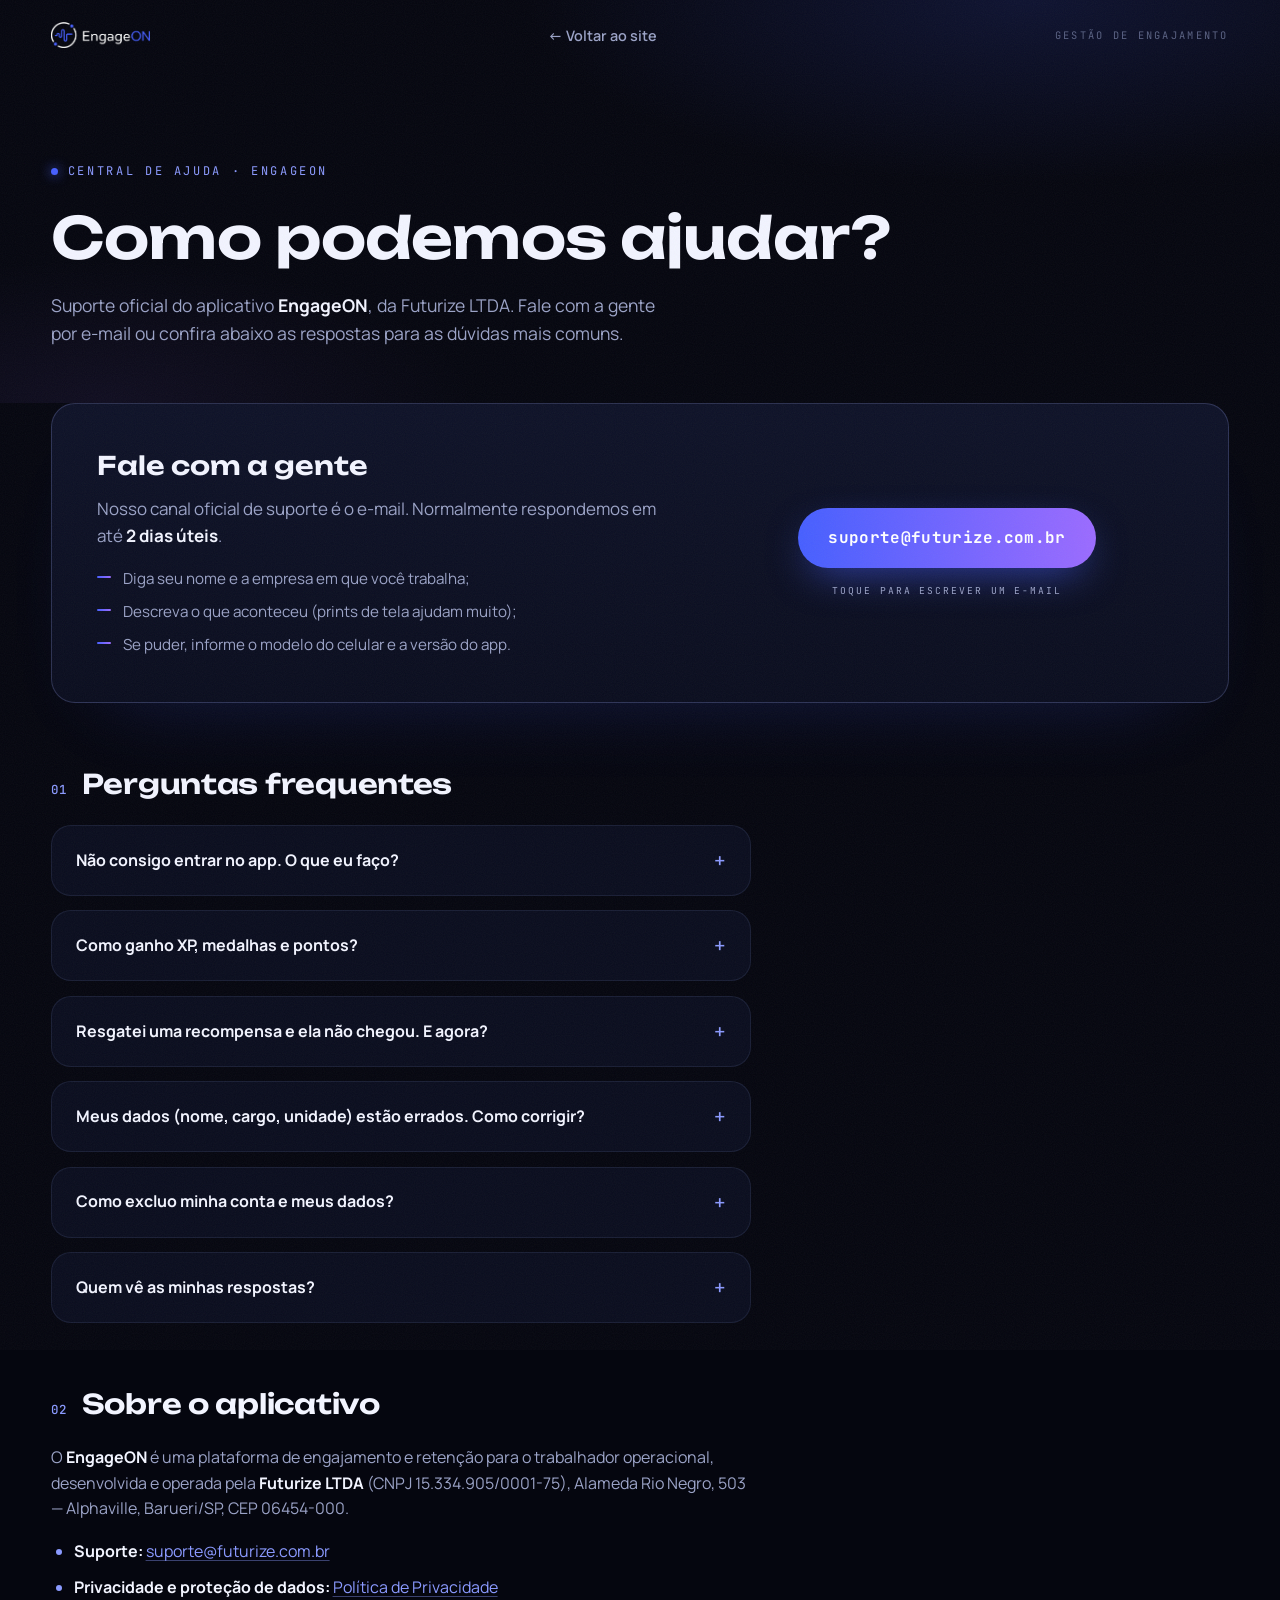
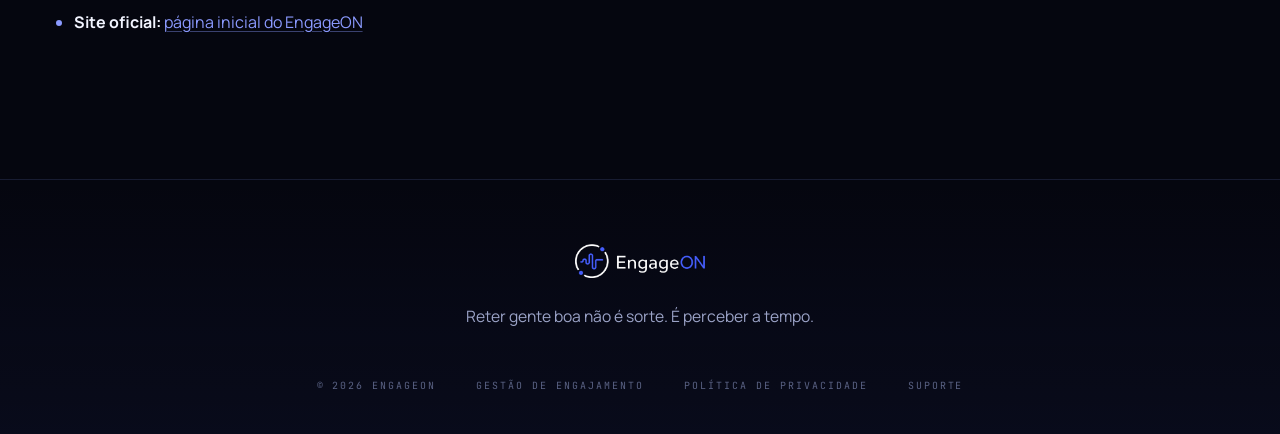
==== suporte/index.html @ f239e382 "Adiciona página de Suporte em /suporte (Support URL exigida pela Apple) - suporte/index.html: card d" ====
<!DOCTYPE html>
<html lang="pt-BR">
<head>
  <meta charset="UTF-8" />
  <meta name="viewport" content="width=device-width, initial-scale=1.0" />
  <title>Suporte — EngageON</title>
  <meta name="description" content="Central de suporte do app EngageON (Futurize LTDA): fale com a gente por e-mail, veja respostas para as dúvidas mais comuns e saiba como excluir sua conta." />
  <link rel="icon" type="image/png" href="../assets/EngageON-blue-white-logo.png" />

  <link rel="preconnect" href="https://fonts.googleapis.com" />
  <link rel="preconnect" href="https://fonts.gstatic.com" crossorigin />
  <link href="https://fonts.googleapis.com/css2?family=Unbounded:wght@400;500;600;700&family=Manrope:wght@400;500;600;700;800&family=JetBrains+Mono:wght@400;500;700&display=swap" rel="stylesheet" />

  <link rel="stylesheet" href="../css/styles.css" />
  <link rel="stylesheet" href="../css/privacidade.css" />
  <link rel="stylesheet" href="../css/suporte.css" />
</head>
<body class="privacy-page support-page">

  <!-- ========== NAV ========== -->
  <header class="nav">
    <div class="nav__inner">
      <a href="../index.html" class="nav__logo">
        <img src="../assets/EngageON-blue-white-logo.png" alt="EngageON — página inicial" />
      </a>
      <nav class="nav__links" aria-label="Navegação principal">
        <a href="../index.html">← Voltar ao site</a>
      </nav>
      <div class="nav__tag mono">GESTÃO DE ENGAJAMENTO</div>
    </div>
  </header>

  <main class="privacy-main">

    <!-- ========== HERO ========== -->
    <section class="privacy-hero">
      <div class="privacy-hero__bg" aria-hidden="true"></div>
      <div class="container">
        <p class="eyebrow"><span class="eyebrow__dot"></span>CENTRAL DE AJUDA · ENGAGEON</p>
        <h1 class="privacy-hero__title">Como podemos ajudar?</h1>
        <p class="support-hero__sub">Suporte oficial do aplicativo <strong>EngageON</strong>, da Futurize LTDA.
        Fale com a gente por e-mail ou confira abaixo as respostas para as dúvidas mais comuns.</p>
      </div>
    </section>

    <div class="container">

      <!-- ========== CONTATO ========== -->
      <section class="support-card" aria-labelledby="contato-titulo">
        <div class="support-card__info">
          <h2 id="contato-titulo">Fale com a gente</h2>
          <p>Nosso canal oficial de suporte é o e-mail. Normalmente respondemos em até
          <strong>2 dias úteis</strong>.</p>
          <ul class="support-card__tips">
            <li>Diga seu nome e a empresa em que você trabalha;</li>
            <li>Descreva o que aconteceu (prints de tela ajudam muito);</li>
            <li>Se puder, informe o modelo do celular e a versão do app.</li>
          </ul>
        </div>
        <div class="support-card__action">
          <a class="support-card__btn" href="mailto:suporte@futurize.com.br">suporte@futurize.com.br</a>
          <span class="support-card__hint mono">TOQUE PARA ESCREVER UM E-MAIL</span>
        </div>
      </section>

      <!-- ========== FAQ ========== -->
      <section class="privacy-section support-faq" id="faq">
        <h2><span class="privacy-section__num mono" aria-hidden="true">01</span>Perguntas frequentes</h2>
        <div class="privacy-section__body">

          <details>
            <summary>Não consigo entrar no app. O que eu faço?</summary>
            <p>O acesso ao EngageON é criado pela empresa em que você trabalha. Confirme com o RH
            se o seu cadastro já foi feito e se os seus dados (como e-mail e telefone) estão corretos.
            Se o cadastro estiver certo e o erro continuar, escreva para
            <a href="mailto:suporte@futurize.com.br">suporte@futurize.com.br</a> contando o que aparece na tela.</p>
          </details>

          <details>
            <summary>Como ganho XP, medalhas e pontos?</summary>
            <p>Respondendo às micro perguntas no app, recebendo medalhas entregues pelo seu líder
            (como pontualidade, assiduidade e inovação) e participando das atividades da plataforma.
            Os pontos acumulados podem ser trocados por recompensas na loja do app.</p>
          </details>

          <details>
            <summary>Resgatei uma recompensa e ela não chegou. E agora?</summary>
            <p>O prazo de entrega varia conforme a recompensa e é coordenado com a sua empresa.
            Você acompanha o status do resgate na própria loja do app. Se o prazo combinado já passou,
            fale com o RH ou escreva para o nosso suporte com o nome da recompensa e a data do resgate.</p>
          </details>

          <details>
            <summary>Meus dados (nome, cargo, unidade) estão errados. Como corrigir?</summary>
            <p>Esses dados são cadastrados pela sua empresa. Peça a correção ao RH — a atualização
            aparece no app automaticamente. Se precisar de ajuda, nosso suporte orienta o caminho.</p>
          </details>

          <details>
            <summary>Como excluo minha conta e meus dados?</summary>
            <p>Você pode pedir a exclusão pelo próprio app (área da conta/configurações), pelo RH da sua
            empresa ou por e-mail para
            <a href="mailto:privacidade@engageon.com.br">privacidade@engageon.com.br</a>, o nosso canal
            de privacidade. O passo a passo completo está na nossa
            <a href="../privacidade.html#exclusao-de-conta">Política de Privacidade — Exclusão de conta e dados</a>.</p>
          </details>

          <details>
            <summary>Quem vê as minhas respostas?</summary>
            <p>Suas respostas alimentam os indicadores de engajamento exibidos ao RH e aos líderes
            autorizados pela sua empresa. Explicamos isso em detalhes, com total transparência, na
            <a href="../privacidade.html">Política de Privacidade</a>.</p>
          </details>

        </div>
      </section>

      <!-- ========== SOBRE ========== -->
      <section class="privacy-section" id="sobre">
        <h2><span class="privacy-section__num mono" aria-hidden="true">02</span>Sobre o aplicativo</h2>
        <div class="privacy-section__body">
          <p>O <strong>EngageON</strong> é uma plataforma de engajamento e retenção para o trabalhador
          operacional, desenvolvida e operada pela <strong>Futurize LTDA</strong>
          (CNPJ 15.334.905/0001-75), Alameda Rio Negro, 503 — Alphaville, Barueri/SP, CEP 06454-000.</p>
          <ul>
            <li><strong>Suporte:</strong> <a href="mailto:suporte@futurize.com.br">suporte@futurize.com.br</a></li>
            <li><strong>Privacidade e proteção de dados:</strong> <a href="../privacidade.html">Política de Privacidade</a></li>
            <li><strong>Site oficial:</strong> <a href="../index.html">página inicial do EngageON</a></li>
          </ul>
        </div>
      </section>

    </div>

  </main>

  <!-- ========== FOOTER ========== -->
  <footer class="footer">
    <div class="container footer__inner">
      <img class="footer__logo" src="../assets/EngageON-blue-white-logo.png" alt="EngageON" />
      <p class="footer__tagline">Reter gente boa não é sorte. É perceber a tempo.</p>
      <div class="footer__base mono">
        <span>© 2026 ENGAGEON</span>
        <span>GESTÃO DE ENGAJAMENTO</span>
        <a class="footer__privacylink" href="../privacidade.html">Política de Privacidade</a>
        <a class="footer__privacylink" href="./">Suporte</a>
      </div>
    </div>
  </footer>

</body>
</html>
---- css/styles.css ----
/* ============================================================
   ENGAGEON — Landing Page
   Design tokens
   ============================================================ */
:root {
  --ink: #05060F;
  --surface: #0A0D1E;
  --surface-2: #0E1228;
  --line: rgba(160, 172, 255, 0.10);
  --line-strong: rgba(160, 172, 255, 0.22);

  --brand: #465FFF;
  --brand-soft: #8B9AFF;
  --violet: #9B6BFF;
  --grad: linear-gradient(90deg, #465FFF, #9B6BFF);

  --text: #F2F4FF;
  --text-muted: #9BA3C7;
  --text-dim: #5A6284;

  --ok: #2FD575;
  --warn: #FFB020;
  --risk: #FF4757;

  --font-display: "Unbounded", sans-serif;
  --font-body: "Manrope", sans-serif;
  --font-mono: "JetBrains Mono", monospace;

  --container: min(1200px, 92vw);
  --section-pad: clamp(6rem, 14vh, 10rem);
  --radius: 20px;
}

/* ============================================================
   Base
   ============================================================ */
*, *::before, *::after { box-sizing: border-box; margin: 0; padding: 0; }

html { scroll-behavior: auto; }

body {
  background: var(--ink);
  color: var(--text);
  font-family: var(--font-body);
  font-size: 1.0625rem;
  line-height: 1.6;
  overflow-x: hidden;
  -webkit-font-smoothing: antialiased;
}

/* film grain */
body::after {
  content: "";
  position: fixed;
  inset: -50%;
  z-index: 9990;
  pointer-events: none;
  opacity: 0.05;
  background-image: url("data:image/svg+xml,%3Csvg xmlns='http://www.w3.org/2000/svg' width='240' height='240'%3E%3Cfilter id='n'%3E%3CfeTurbulence type='fractalNoise' baseFrequency='0.9' numOctaves='2'/%3E%3C/filter%3E%3Crect width='100%25' height='100%25' filter='url(%23n)'/%3E%3C/svg%3E");
}

img { max-width: 100%; display: block; }
a { color: inherit; text-decoration: none; }
.mono { font-family: var(--font-mono); }

.container { width: var(--container); margin-inline: auto; }
.section { padding-block: var(--section-pad); position: relative; }

::selection { background: var(--brand); color: #fff; }

/* ============================================================
   Type
   ============================================================ */
.eyebrow {
  font-family: var(--font-mono);
  font-size: 0.75rem;
  letter-spacing: 0.22em;
  color: var(--brand-soft);
  display: flex;
  align-items: center;
  gap: 0.6rem;
  margin-bottom: 1.5rem;
}
.eyebrow__dot {
  width: 7px; height: 7px; border-radius: 50%;
  background: var(--brand);
  box-shadow: 0 0 12px var(--brand);
  animation: blink 2.4s ease-in-out infinite;
}
@keyframes blink { 0%,100% { opacity: 1; } 50% { opacity: 0.25; } }

.section__title {
  font-family: var(--font-display);
  font-weight: 600;
  font-size: clamp(1.7rem, 3.6vw, 2.9rem);
  line-height: 1.18;
  letter-spacing: -0.01em;
  max-width: 21ch;
  margin-bottom: 1.4rem;
}
.section__title em {
  font-style: normal;
  background: var(--grad);
  -webkit-background-clip: text;
  background-clip: text;
  color: transparent;
}
.section__sub {
  color: var(--text-muted);
  max-width: 54ch;
  font-size: 1.0625rem;
}

/* ============================================================
   Preloader
   ============================================================ */
.preloader {
  position: fixed; inset: 0; z-index: 10000;
  background: var(--ink);
  display: grid; place-items: center;
}
.preloader__inner { display: grid; justify-items: center; gap: 1.8rem; width: min(320px, 70vw); }
.preloader__logo { width: 200px; opacity: 0.95; }
.preloader__pulse { width: 100%; overflow: visible; }
.preloader__pulse path {
  filter: drop-shadow(0 0 8px rgba(70, 95, 255, 0.6));
}
.preloader__counter {
  font-family: var(--font-mono);
  font-size: 0.85rem;
  letter-spacing: 0.2em;
  color: var(--text-muted);
}

/* ============================================================
   Cursor (desktop only)
   ============================================================ */
.cursor-dot, .cursor-ring { display: none; }
@media (pointer: fine) {
  .cursor-dot {
    display: block; position: fixed; z-index: 9999; pointer-events: none;
    width: 8px; height: 8px; border-radius: 50%;
    background: var(--brand-soft);
    transform: translate(-50%, -50%);
    left: 0; top: 0;
  }
  .cursor-ring {
    display: block; position: fixed; z-index: 9998; pointer-events: none;
    width: 38px; height: 38px; border-radius: 50%;
    border: 1px solid rgba(139, 154, 255, 0.45);
    transform: translate(-50%, -50%);
    left: 0; top: 0;
    transition: width 0.25s ease, height 0.25s ease, border-color 0.25s ease, background-color 0.25s ease;
  }
  .cursor-ring.is-hover {
    width: 64px; height: 64px;
    border-color: rgba(139, 154, 255, 0.9);
    background: rgba(70, 95, 255, 0.08);
  }
}

/* ============================================================
   Scroll progress
   ============================================================ */
.scroll-progress {
  position: fixed; top: 0; left: 0; right: 0; height: 2px;
  background: var(--grad);
  transform-origin: 0 50%;
  transform: scaleX(0);
  z-index: 9995;
}

/* ============================================================
   Nav
   ============================================================ */
/* menu fica apenas no topo da página — não acompanha o scroll */
.nav {
  position: absolute; top: 0; left: 0; right: 0; z-index: 9000;
  padding-block: 1.4rem;
}
.nav__inner {
  width: var(--container); margin-inline: auto;
  display: flex; align-items: center; justify-content: space-between; gap: 2rem;
}
.nav__logo img { height: 26px; width: auto; }
.nav__links { display: flex; gap: 2.2rem; }
.nav__links a {
  font-size: 0.9rem; font-weight: 600; color: var(--text-muted);
  position: relative; transition: color 0.25s ease;
  display: inline-block;
}
.nav__links a::after {
  content: ""; position: absolute; left: 0; bottom: -5px;
  width: 100%; height: 1.5px; background: var(--grad);
  transform: scaleX(0); transform-origin: 100% 50%;
  transition: transform 0.35s cubic-bezier(0.65, 0, 0.35, 1);
}
.nav__links a:hover { color: var(--text); }
.nav__links a:hover::after { transform: scaleX(1); transform-origin: 0 50%; }
.nav__tag {
  font-size: 0.65rem; letter-spacing: 0.22em; color: var(--text-dim);
}
@media (max-width: 880px) {
  .nav__tag { display: none; }
  .nav__links { gap: 1.2rem; }
  .nav__links a { font-size: 0.8rem; }
}
@media (max-width: 560px) {
  .nav__links { display: none; }
}

/* ============================================================
   Hero
   ============================================================ */
.hero {
  min-height: 100svh;
  display: flex; flex-direction: column; justify-content: center;
  position: relative;
  padding-top: 6rem;
  overflow: hidden;
}
.hero__bg { position: absolute; inset: 0; z-index: -1; }
.hero__orb {
  position: absolute; border-radius: 50%;
  filter: blur(90px);
}
.hero__orb--1 {
  width: 55vw; height: 55vw; max-width: 760px; max-height: 760px;
  background: radial-gradient(circle, rgba(70, 95, 255, 0.22), transparent 65%);
  top: -18%; right: -12%;
}
.hero__orb--2 {
  width: 40vw; height: 40vw; max-width: 520px; max-height: 520px;
  background: radial-gradient(circle, rgba(155, 107, 255, 0.13), transparent 65%);
  bottom: -8%; left: -10%;
}
.hero__grid {
  position: absolute; inset: 0;
  background-image:
    linear-gradient(rgba(139, 154, 255, 0.045) 1px, transparent 1px),
    linear-gradient(90deg, rgba(139, 154, 255, 0.045) 1px, transparent 1px);
  background-size: 84px 84px;
  mask-image: radial-gradient(ellipse 90% 70% at 50% 40%, black 30%, transparent 75%);
  -webkit-mask-image: radial-gradient(ellipse 90% 70% at 50% 40%, black 30%, transparent 75%);
}

.hero__content { position: relative; }
.hero__title {
  font-family: var(--font-display);
  font-weight: 600;
  font-size: clamp(2.1rem, 6.4vw, 5rem);
  line-height: 1.12;
  letter-spacing: -0.015em;
  margin-bottom: 1.8rem;
}
.hero__line { display: block; overflow: hidden; }
.hero__line--accent { padding-bottom: 0.08em; }
.grad-text {
  display: inline-block;
  background: var(--grad);
  -webkit-background-clip: text;
  background-clip: text;
  color: transparent;
}
.hero__sub {
  color: var(--text-muted);
  max-width: 58ch;
  font-size: clamp(1rem, 1.4vw, 1.15rem);
}

.hero__canvas {
  width: 100%;
  height: clamp(140px, 24vh, 230px);
  display: block;
  margin-top: auto;
}

.hero__scrollcue {
  position: absolute; bottom: 2rem; right: calc((100vw - var(--container)) / 2);
  display: flex; align-items: center; gap: 0.9rem;
  color: var(--text-dim);
  font-size: 0.65rem; letter-spacing: 0.25em;
}
.hero__scrollline {
  width: 56px; height: 1px; background: var(--line-strong);
  position: relative; overflow: hidden;
}
.hero__scrollline::after {
  content: ""; position: absolute; inset: 0;
  background: var(--grad);
  animation: scrollcue 2s cubic-bezier(0.65, 0, 0.35, 1) infinite;
}
@keyframes scrollcue {
  0% { transform: translateX(-100%); }
  55%, 100% { transform: translateX(100%); }
}

/* ============================================================
   Marquee
   ============================================================ */
.marquee {
  border-block: 1px solid var(--line);
  padding-block: 1.3rem;
  overflow: hidden;
  background: rgba(10, 13, 30, 0.5);
}
.marquee__track { display: flex; width: max-content; will-change: transform; }
.marquee__group {
  display: flex; align-items: center; gap: 3rem;
  padding-right: 3rem;
  font-family: var(--font-display);
  font-weight: 400;
  font-size: 1rem;
  letter-spacing: 0.02em;
  color: var(--text-muted);
  white-space: nowrap;
}
.marquee__group i { color: var(--brand); font-style: normal; font-size: 0.7rem; }

/* ============================================================
   O que é
   ============================================================ */
.oque__layout {
  display: grid;
  grid-template-columns: 1fr 1fr;
  gap: clamp(2.5rem, 6vw, 6rem);
  align-items: start;
}
.oque__sticky { position: sticky; top: 20vh; }
.oque__cards { display: grid; gap: 1.4rem; }
.oque__card {
  background: var(--surface);
  border: 1px solid var(--line);
  border-radius: var(--radius);
  padding: 2.2rem;
  transition: border-color 0.35s ease, transform 0.35s ease, box-shadow 0.35s ease;
}
.oque__card:hover {
  border-color: rgba(70, 95, 255, 0.45);
  transform: translateY(-4px);
  box-shadow: 0 24px 60px -30px rgba(70, 95, 255, 0.35);
}
.oque__chip {
  display: inline-block;
  font-size: 0.65rem; letter-spacing: 0.2em;
  color: var(--brand-soft);
  border: 1px solid rgba(70, 95, 255, 0.4);
  border-radius: 100px;
  padding: 0.35rem 0.9rem;
  margin-bottom: 1.3rem;
  background: rgba(70, 95, 255, 0.08);
}
.oque__card h3 {
  font-family: var(--font-display);
  font-weight: 500;
  font-size: 1.15rem;
  margin-bottom: 0.7rem;
  line-height: 1.35;
}
.oque__card p { color: var(--text-muted); font-size: 1rem; }

@media (max-width: 880px) {
  .oque__layout { grid-template-columns: 1fr; }
  .oque__sticky { position: static; }
}

/* ============================================================
   Showcase (pinned phones)
   ============================================================ */
.showcase { padding-block: 0; }
.showcase__pin { min-height: 100svh; display: flex; align-items: center; position: relative; }
.showcase__layout {
  display: grid;
  grid-template-columns: 1.05fr 0.95fr;
  gap: clamp(2rem, 6vw, 5rem);
  align-items: center;
  width: min(1060px, 80vw); /* mais estreito que o container: abre espaço para as setas laterais */
  margin-inline: auto;
  padding-block: 5rem;
}
.showcase__steps { position: relative; min-height: 15rem; }
.showcase__step {
  position: absolute; inset: 0 auto auto 0; width: 100%;
  opacity: 0; visibility: hidden;
  transform: translateY(26px);
  transition: opacity 0.5s ease, transform 0.5s ease, visibility 0.5s;
}
.showcase__step.is-active {
  opacity: 1; visibility: visible; transform: translateY(0);
}
.showcase__step h3 {
  font-family: var(--font-display);
  font-weight: 600;
  font-size: clamp(1.5rem, 2.6vw, 2.2rem);
  line-height: 1.22;
  margin-bottom: 1.1rem;
  max-width: 16ch;
}
.showcase__step p { color: var(--text-muted); max-width: 46ch; }

/* setas laterais de navegação */
.showcase__arrow {
  position: absolute;
  top: 50%;
  transform: translateY(-50%);
  z-index: 6;
  width: 54px; height: 54px;
  border-radius: 50%;
  display: grid; place-items: center;
  background: rgba(10, 13, 30, 0.55);
  border: 1px solid var(--line-strong);
  color: var(--text);
  cursor: pointer;
  backdrop-filter: blur(8px);
  -webkit-backdrop-filter: blur(8px);
  transition: border-color 0.3s ease, box-shadow 0.3s ease, background-color 0.3s ease, transform 0.3s ease;
}
.showcase__arrow:hover {
  border-color: rgba(70, 95, 255, 0.7);
  background: rgba(70, 95, 255, 0.14);
  box-shadow: 0 0 26px rgba(70, 95, 255, 0.4);
}
.showcase__arrow:active { transform: translateY(-50%) scale(0.92); }
.showcase__arrow svg { width: 22px; height: 22px; }
.showcase__arrow--prev { left: clamp(0.9rem, 3vw, 2.8rem); }
.showcase__arrow--next { right: clamp(0.9rem, 3vw, 2.8rem); }

/* barra full-width: timer do auto-play + atalho clicável para cada funcionalidade */
.showcase__bar {
  position: absolute; left: 0; right: 0; bottom: 0;
  padding: 0 clamp(1.2rem, 4vw, 2.8rem) 1.8rem;
  display: flex; align-items: center; gap: 1.4rem;
}
.showcase__barlabel {
  font-size: 0.68rem; letter-spacing: 0.18em;
  color: var(--text-dim);
  white-space: nowrap;
}
.showcase__barlabel #stepNow { color: var(--brand-soft); font-weight: 700; }
.showcase__segments { display: flex; gap: 0.6rem; flex: 1; }
.showcase__seg {
  appearance: none; -webkit-appearance: none;
  border: none; padding: 0; margin: 0;
  flex: 1; height: 4px; border-radius: 4px;
  background: rgba(160, 172, 255, 0.12);
  overflow: visible;
  position: relative;
  cursor: pointer;
}
.showcase__seg::after {
  content: ""; position: absolute; inset: -10px 0; /* área de toque maior que os 4px visíveis */
}
.showcase__seg:hover { background: rgba(160, 172, 255, 0.24); }
.showcase__seg i {
  display: block; height: 100%; width: 100%;
  border-radius: 4px;
  background: var(--grad);
  box-shadow: 0 0 12px rgba(70, 95, 255, 0.65);
  transform: scaleX(0);
  transform-origin: 0 50%;
}

.showcase__phone {
  position: relative;
  display: grid; place-items: center;
  min-height: min(72svh, 660px);
}
.showcase__glow {
  position: absolute; width: 120%; aspect-ratio: 1;
  background: radial-gradient(circle, rgba(70, 95, 255, 0.16), transparent 60%);
  filter: blur(30px);
}
.showcase__img {
  grid-area: 1 / 1;
  height: min(66svh, 620px);
  width: auto;
  opacity: 0; visibility: hidden;
  transform: translateY(40px) scale(0.96);
  transition: opacity 0.55s ease, transform 0.55s ease, visibility 0.55s;
  filter: drop-shadow(0 40px 80px rgba(3, 4, 12, 0.8));
}
.showcase__img.is-active {
  opacity: 1; visibility: visible;
  transform: translateY(0) scale(1);
}

/* mobile: carrossel em coluna — celular em cima, texto embaixo, setas sobre as laterais */
@media (max-width: 880px) {
  .showcase__layout {
    width: 86vw;
    grid-template-columns: 1fr;
    gap: 1.4rem;
    padding-block: 5rem 2.5rem;
    align-items: start;
  }
  .showcase__phone { order: -1; min-height: 0; }
  .showcase__glow { width: 85%; }
  .showcase__img { height: min(38svh, 360px); }
  .showcase__steps { min-height: 11.5rem; }
  .showcase__step h3 { font-size: 1.35rem; margin-bottom: 0.7rem; }
  .showcase__step p { font-size: 0.95rem; }
  .showcase__bar { padding-bottom: 1.2rem; gap: 1rem; }
  .showcase__arrow { width: 46px; height: 46px; top: 38%; }
  .showcase__arrow svg { width: 19px; height: 19px; }
}

/* ============================================================
   Painel de risco
   ============================================================ */
.risco__head { max-width: 720px; margin-bottom: 3.5rem; }

.panel {
  background: linear-gradient(180deg, var(--surface-2), var(--surface));
  border: 1px solid var(--line-strong);
  border-radius: calc(var(--radius) + 4px);
  overflow: hidden;
  box-shadow: 0 60px 120px -60px rgba(70, 95, 255, 0.25);
}
.panel__bar {
  display: flex; align-items: center; justify-content: space-between; gap: 1rem;
  padding: 1.1rem 1.6rem;
  border-bottom: 1px solid var(--line);
  background: rgba(5, 6, 15, 0.45);
}
.panel__title { font-size: 0.72rem; letter-spacing: 0.18em; color: var(--text); display: flex; align-items: center; gap: 0.7rem; }
.panel__live {
  width: 8px; height: 8px; border-radius: 50%;
  background: var(--ok);
  box-shadow: 0 0 10px var(--ok);
  animation: blink 1.6s ease-in-out infinite;
}
.panel__meta { font-size: 0.65rem; letter-spacing: 0.14em; color: var(--text-dim); }

.panel__body { position: relative; padding: 1rem 1.6rem 1.4rem; }
.panel__scan {
  position: absolute; inset: 0; pointer-events: none;
  background: linear-gradient(180deg, transparent, rgba(139, 154, 255, 0.05), transparent);
  height: 60px;
  animation: scan 5s linear infinite;
  opacity: 0.9;
}
@keyframes scan {
  0% { transform: translateY(-70px); }
  100% { transform: translateY(420px); }
}

.panel__row {
  display: grid;
  grid-template-columns: auto auto 1fr auto auto;
  align-items: center;
  gap: 1.2rem;
  padding: 1.05rem 0.4rem;
  border-bottom: 1px solid var(--line);
  transition: background-color 0.3s ease;
}
.panel__row:last-child { border-bottom: none; }
.panel__row:hover { background: rgba(70, 95, 255, 0.045); }

.panel__rank { font-size: 0.72rem; color: var(--text-dim); width: 1.6rem; }
.panel__avatar {
  width: 44px; height: 44px; border-radius: 50%;
  display: grid; place-items: center;
  font-family: var(--font-mono); font-size: 0.8rem; font-weight: 700;
  background: linear-gradient(135deg, rgba(70, 95, 255, 0.35), rgba(155, 107, 255, 0.35));
  border: 1px solid var(--line-strong);
  color: var(--text);
  flex-shrink: 0;
}
.panel__info { display: grid; gap: 0.5rem; min-width: 0; }
.panel__name { font-weight: 700; font-size: 1rem; white-space: nowrap; overflow: hidden; text-overflow: ellipsis; }
.panel__trackbar {
  height: 9px; border-radius: 9px;
  background: rgba(160, 172, 255, 0.08);
  overflow: hidden;
}
.panel__fill {
  height: 100%; width: 0%;
  border-radius: 9px;
  position: relative;
}
.panel__row[data-level="ok"] .panel__fill { background: linear-gradient(90deg, #1E9E56, var(--ok)); box-shadow: 0 0 14px rgba(47, 213, 117, 0.45); }
.panel__row[data-level="warn"] .panel__fill { background: linear-gradient(90deg, #E08900, var(--warn)); box-shadow: 0 0 14px rgba(255, 176, 32, 0.45); }
.panel__row[data-level="risk"] .panel__fill { background: linear-gradient(90deg, #C21F30, var(--risk)); box-shadow: 0 0 14px rgba(255, 71, 87, 0.5); }

.panel__pct { font-size: 0.85rem; color: var(--text-muted); width: 3.4rem; text-align: right; }
.panel__pct b { color: var(--text); font-weight: 700; }

.panel__status {
  font-family: var(--font-mono);
  font-size: 0.62rem; letter-spacing: 0.16em; font-weight: 700;
  padding: 0.42rem 0.85rem; border-radius: 100px;
  white-space: nowrap;
}
.panel__row[data-level="ok"] .panel__status { color: var(--ok); background: rgba(47, 213, 117, 0.1); border: 1px solid rgba(47, 213, 117, 0.35); }
.panel__row[data-level="warn"] .panel__status { color: var(--warn); background: rgba(255, 176, 32, 0.1); border: 1px solid rgba(255, 176, 32, 0.35); }
.panel__row[data-level="risk"] .panel__status {
  color: var(--risk); background: rgba(255, 71, 87, 0.12); border: 1px solid rgba(255, 71, 87, 0.4);
  animation: riskpulse 1.8s ease-in-out infinite;
}
@keyframes riskpulse {
  0%, 100% { box-shadow: 0 0 0 0 rgba(255, 71, 87, 0.35); }
  50% { box-shadow: 0 0 0 7px rgba(255, 71, 87, 0); }
}

.panel__action {
  font-size: 0.62rem; letter-spacing: 0.12em;
  color: var(--risk);
  opacity: 0;
  transform: translateY(6px);
}

.panel__legend {
  display: flex; gap: 2rem; flex-wrap: wrap;
  padding: 1.1rem 1.6rem;
  border-top: 1px solid var(--line);
  background: rgba(5, 6, 15, 0.45);
  font-size: 0.62rem; letter-spacing: 0.16em; color: var(--text-dim);
}
.panel__legend span { display: flex; align-items: center; gap: 0.55rem; }
.dot { width: 8px; height: 8px; border-radius: 50%; display: inline-block; }
.dot--ok { background: var(--ok); }
.dot--warn { background: var(--warn); }
.dot--risk { background: var(--risk); }

@media (max-width: 680px) {
  .panel__body { padding-inline: 1rem; }
  .panel__bar, .panel__legend { padding-inline: 1rem; }
  .panel__row { grid-template-columns: auto 1fr auto; gap: 0.9rem; }
  .panel__rank, .panel__pct { display: none; }
  .panel__meta { display: none; }
}

/* ============================================================
   Por quê (stats)
   ============================================================ */
.porque__grid {
  display: grid;
  grid-template-columns: repeat(3, 1fr);
  gap: 1.4rem;
  margin-top: 3.5rem;
}
.stat {
  background: var(--surface);
  border: 1px solid var(--line);
  border-radius: var(--radius);
  padding: 2.4rem 2.2rem;
  transition: border-color 0.35s ease, transform 0.35s ease, box-shadow 0.35s ease;
}
.stat:hover {
  border-color: rgba(70, 95, 255, 0.45);
  transform: translateY(-4px);
  box-shadow: 0 24px 60px -30px rgba(70, 95, 255, 0.35);
}
.stat__num {
  display: flex; align-items: baseline; gap: 0.6rem;
  margin-bottom: 1.6rem;
}
.stat__count {
  font-size: clamp(2.6rem, 4.5vw, 3.6rem);
  font-weight: 700;
  line-height: 1;
  background: var(--grad);
  -webkit-background-clip: text;
  background-clip: text;
  color: transparent;
}
.stat__unit { font-size: 0.8rem; letter-spacing: 0.14em; text-transform: uppercase; color: var(--text-dim); }
.stat h3 {
  font-family: var(--font-display);
  font-weight: 500;
  font-size: 1.1rem;
  margin-bottom: 0.7rem;
  line-height: 1.35;
}
.stat p { color: var(--text-muted); font-size: 0.98rem; }

.porque__note {
  margin-top: 2rem;
  font-size: 0.6rem; letter-spacing: 0.16em;
  color: var(--text-dim);
}

@media (max-width: 880px) {
  .porque__grid { grid-template-columns: 1fr; }
}

/* ============================================================
   Portal
   ============================================================ */
.portal { overflow: hidden; }
.portal__layout {
  display: grid;
  grid-template-columns: 1fr 1.1fr;
  gap: clamp(2.5rem, 6vw, 5rem);
  align-items: center;
}
.portal__list {
  list-style: none;
  margin-top: 2rem;
  display: grid; gap: 0.9rem;
}
.portal__list li {
  display: flex; align-items: center; gap: 0.9rem;
  color: var(--text-muted);
  font-size: 1rem;
}
.portal__list li::before {
  content: "";
  width: 22px; height: 2px; flex-shrink: 0;
  background: var(--grad);
  border-radius: 2px;
}
.portal__media { position: relative; }
.portal__halo {
  position: absolute; inset: -10%;
  background: radial-gradient(circle at 55% 45%, rgba(70, 95, 255, 0.18), transparent 62%);
  filter: blur(24px);
}
.portal__media img { position: relative; }

@media (max-width: 880px) {
  .portal__layout { grid-template-columns: 1fr; }
}

/* ============================================================
   Quote final
   ============================================================ */
.quote { padding-block: calc(var(--section-pad) * 1.25); }
.quote__text {
  font-family: var(--font-display);
  font-weight: 600;
  font-size: clamp(1.8rem, 4.6vw, 3.6rem);
  line-height: 1.25;
  max-width: 22ch;
  margin-inline: auto;
  text-align: center;
}
.quote__text .word { opacity: 0.13; display: inline-block; }

/* ============================================================
   Footer
   ============================================================ */
.footer {
  border-top: 1px solid var(--line);
  padding-block: 4rem 2.5rem;
  background: linear-gradient(180deg, transparent, rgba(70, 95, 255, 0.05));
}
.footer__inner { display: grid; justify-items: center; gap: 1.6rem; text-align: center; }
.footer__logo { height: 34px; width: auto; }
.footer__tagline { color: var(--text-muted); font-size: 0.98rem; }
.footer__base {
  display: flex; gap: 2.5rem; flex-wrap: wrap; justify-content: center;
  margin-top: 1.5rem;
  font-size: 0.62rem; letter-spacing: 0.2em; color: var(--text-dim);
}
.footer__privacylink {
  text-transform: uppercase;
  transition: color 0.25s ease;
}
.footer__privacylink:hover { color: var(--text); }

/* ============================================================
   Reveal defaults (JS toggles)
   ============================================================ */
.js [data-reveal] { opacity: 0; transform: translateY(40px); }
.js [data-reveal].is-revealed { opacity: 1; transform: none; }

/* hero intro initial states (JS anima) */
.js .hero__line > span { display: inline-block; }

/* ============================================================
   Focus + reduced motion
   ============================================================ */
:focus-visible {
  outline: 2px solid var(--brand-soft);
  outline-offset: 4px;
  border-radius: 4px;
}

@media (prefers-reduced-motion: reduce) {
  *, *::before, *::after {
    animation-duration: 0.01ms !important;
    animation-iteration-count: 1 !important;
    transition-duration: 0.01ms !important;
  }
  .js [data-reveal] { opacity: 1; transform: none; }
  .panel__fill { width: var(--target, 80%) !important; }
  .quote__text .word { opacity: 1; }
}
---- css/privacidade.css ----
/* ============================================================
   ENGAGEON — Política de Privacidade
   Estilos adicionais desta página (tokens vêm do styles.css)
   ============================================================ */

/* rolagem suave para as âncoras do sumário (página sem JS) */
@media (prefers-reduced-motion: no-preference) {
  html { scroll-behavior: smooth; }
}

.privacy-main { padding-bottom: var(--section-pad); }

/* o link "Voltar ao site" deve ficar visível também no mobile
   (styles.css esconde .nav__links em telas estreitas no site principal) */
.privacy-page .nav__links { display: flex; }

/* ============================================================
   Hero compacto
   ============================================================ */
.privacy-hero {
  position: relative;
  padding: clamp(8rem, 18vh, 11rem) 0 3.5rem;
  overflow: hidden;
}
.privacy-hero__bg {
  position: absolute; inset: 0; z-index: -1;
  background:
    radial-gradient(ellipse 60% 70% at 80% 0%, rgba(70, 95, 255, 0.14), transparent 65%),
    radial-gradient(ellipse 45% 55% at 8% 100%, rgba(155, 107, 255, 0.07), transparent 65%);
}
.privacy-hero__title {
  font-family: var(--font-display);
  font-weight: 600;
  font-size: clamp(1.9rem, 5.2vw, 3.6rem);
  line-height: 1.15;
  letter-spacing: -0.015em;
  margin-bottom: 1.2rem;
}
.privacy-hero__updated {
  font-size: 0.72rem;
  letter-spacing: 0.18em;
  text-transform: uppercase;
  color: var(--text-muted);
}

/* ============================================================
   Resumo em linguagem simples
   ============================================================ */
.privacy-summary {
  background: var(--surface);
  border: 1px solid var(--line-strong);
  border-radius: var(--radius);
  padding: clamp(1.6rem, 4vw, 2.4rem);
  max-width: 78ch;
  box-shadow: 0 40px 90px -60px rgba(70, 95, 255, 0.3);
}
.privacy-summary h2 {
  font-family: var(--font-display);
  font-weight: 500;
  font-size: 1.15rem;
  line-height: 1.35;
  margin-bottom: 1.3rem;
}
.privacy-summary ul {
  list-style: none;
  display: grid;
  gap: 0.95rem;
}
.privacy-summary li {
  position: relative;
  padding-left: 1.7rem;
  color: var(--text-muted);
  font-size: 1rem;
}
.privacy-summary li::before {
  content: "";
  position: absolute; left: 0; top: 0.62em;
  width: 15px; height: 2px;
  background: var(--grad);
  border-radius: 2px;
}

/* ============================================================
   Sumário (âncoras)
   ============================================================ */
.privacy-toc { max-width: 78ch; margin-top: 3.5rem; }
.privacy-toc h2 {
  font-size: 0.75rem;
  font-weight: 500;
  letter-spacing: 0.22em;
  text-transform: uppercase;
  color: var(--brand-soft);
  margin-bottom: 1.2rem;
}
.privacy-toc ol {
  list-style: none;
  counter-reset: toc;
  display: grid;
  grid-template-columns: 1fr 1fr;
  gap: 0.6rem 2.5rem;
}
.privacy-toc li { counter-increment: toc; }
.privacy-toc a {
  display: inline-flex;
  align-items: baseline;
  gap: 0.65rem;
  color: var(--text-muted);
  font-size: 0.95rem;
  font-weight: 600;
  transition: color 0.25s ease;
}
.privacy-toc a::before {
  content: counter(toc, decimal-leading-zero);
  font-family: var(--font-mono);
  font-size: 0.68rem;
  color: var(--text-dim);
  transition: color 0.25s ease;
}
.privacy-toc a:hover { color: var(--text); }
.privacy-toc a:hover::before { color: var(--brand-soft); }

/* ============================================================
   Seções da política
   ============================================================ */
.privacy-section {
  max-width: 78ch;
  padding-top: 4rem;
  scroll-margin-top: 2.5rem;
}
.privacy-section h2 {
  font-family: var(--font-display);
  font-weight: 600;
  font-size: clamp(1.25rem, 2.6vw, 1.7rem);
  line-height: 1.3;
  letter-spacing: -0.01em;
  margin-bottom: 1.4rem;
  display: flex;
  align-items: baseline;
  gap: 0.9rem;
}
.privacy-section__num {
  font-size: 0.78rem;
  font-weight: 500;
  letter-spacing: 0.08em;
  color: var(--brand-soft);
  flex-shrink: 0;
}

/* corpo de leitura */
.privacy-section__body {
  color: var(--text-muted);
  max-width: 70ch;
  font-size: 1rem;
}
.privacy-section__body p { margin-bottom: 1.1rem; }
.privacy-section__body p:last-child { margin-bottom: 0; }
.privacy-section__body strong { color: var(--text); font-weight: 700; }
.privacy-section__body a {
  color: var(--brand-soft);
  text-decoration: underline;
  text-decoration-color: rgba(139, 154, 255, 0.4);
  text-underline-offset: 3px;
  transition: color 0.25s ease, text-decoration-color 0.25s ease;
  overflow-wrap: anywhere;
}
.privacy-section__body a:hover {
  color: var(--text);
  text-decoration-color: var(--brand-soft);
}
.privacy-section__body ul,
.privacy-section__body ol {
  margin: 0 0 1.1rem;
  padding-left: 1.4rem;
  display: grid;
  gap: 0.6rem;
}
.privacy-section__body li::marker { color: var(--brand-soft); }
.privacy-section__body ol li::marker {
  font-family: var(--font-mono);
  font-size: 0.85em;
}

/* ============================================================
   Tabelas (padrão dark do site)
   ============================================================ */
.table-wrap {
  overflow-x: auto;
  -webkit-overflow-scrolling: touch;
  margin: 1.5rem 0;
  border: 1px solid var(--line-strong);
  border-radius: calc(var(--radius) - 6px);
  background: linear-gradient(180deg, var(--surface-2), var(--surface));
}
.privacy-section table {
  width: 100%;
  min-width: 620px;
  border-collapse: collapse;
  font-size: 0.92rem;
  line-height: 1.5;
}
.privacy-section th {
  font-family: var(--font-mono);
  font-weight: 500;
  font-size: 0.72rem;
  letter-spacing: 0.16em;
  text-transform: uppercase;
  color: var(--brand-soft);
  text-align: left;
  background: rgba(5, 6, 15, 0.45);
}
.privacy-section th,
.privacy-section td {
  padding: 0.95rem 1.2rem;
  border-bottom: 1px solid var(--line);
  vertical-align: top;
}
.privacy-section td { color: var(--text-muted); }
.privacy-section td strong { color: var(--text); }
.privacy-section tbody tr:last-child th,
.privacy-section tbody tr:last-child td { border-bottom: none; }
.privacy-section tbody tr { transition: background-color 0.3s ease; }
.privacy-section tbody tr:hover { background: rgba(70, 95, 255, 0.045); }

/* ============================================================
   Responsivo
   ============================================================ */
@media (max-width: 680px) {
  .privacy-toc ol { grid-template-columns: 1fr; }
  .privacy-section { padding-top: 3rem; }
  .privacy-section th,
  .privacy-section td { padding: 0.8rem 0.9rem; }
}

@media (max-width: 420px) {
  /* gutter lateral fixo de 16px em telas estreitas (até 360px) */
  .privacy-page .container { width: calc(100% - 32px); }
  .privacy-page .nav__inner { width: calc(100% - 32px); }
  .privacy-hero { padding-top: 7rem; }
  .privacy-summary { padding: 1.3rem 1.1rem; }
}
---- css/suporte.css ----
/* ============================================================
   ENGAGEON — Suporte
   Estilos adicionais desta página (tokens vêm do styles.css;
   layout base de conteúdo vem do privacidade.css)
   ============================================================ */

.support-hero__sub {
  color: var(--text-muted);
  max-width: 56ch;
  font-size: clamp(1rem, 1.4vw, 1.1rem);
}
.support-hero__sub strong { color: var(--text); }

/* ============================================================
   Card de contato
   ============================================================ */
.support-card {
  display: grid;
  grid-template-columns: 1.2fr 1fr;
  gap: clamp(1.6rem, 4vw, 3rem);
  align-items: center;
  background: linear-gradient(180deg, var(--surface-2), var(--surface));
  border: 1px solid var(--line-strong);
  border-radius: calc(var(--radius) + 4px);
  padding: clamp(1.6rem, 4vw, 2.8rem);
  box-shadow: 0 40px 90px -60px rgba(70, 95, 255, 0.3);
}
.support-card h2 {
  font-family: var(--font-display);
  font-weight: 600;
  font-size: clamp(1.25rem, 2.4vw, 1.6rem);
  line-height: 1.3;
  margin-bottom: 0.8rem;
}
.support-card__info p { color: var(--text-muted); margin-bottom: 1.1rem; }
.support-card__info strong { color: var(--text); }
.support-card__tips {
  list-style: none;
  display: grid;
  gap: 0.55rem;
}
.support-card__tips li {
  position: relative;
  padding-left: 1.6rem;
  color: var(--text-muted);
  font-size: 0.95rem;
}
.support-card__tips li::before {
  content: "";
  position: absolute; left: 0; top: 0.62em;
  width: 14px; height: 2px;
  background: var(--grad);
  border-radius: 2px;
}

.support-card__action {
  display: grid;
  justify-items: center;
  gap: 0.9rem;
}
.support-card__btn {
  display: inline-block;
  font-family: var(--font-mono);
  font-weight: 700;
  font-size: clamp(0.85rem, 1.6vw, 1rem);
  letter-spacing: 0.02em;
  color: #fff;
  background: var(--grad);
  border-radius: 100px;
  padding: 1.1rem 1.9rem;
  text-align: center;
  box-shadow: 0 14px 40px -12px rgba(70, 95, 255, 0.65);
  transition: transform 0.3s ease, box-shadow 0.3s ease;
  overflow-wrap: anywhere;
}
.support-card__btn:hover {
  transform: translateY(-2px);
  box-shadow: 0 20px 50px -12px rgba(70, 95, 255, 0.85);
}
.support-card__hint {
  font-size: 0.6rem;
  letter-spacing: 0.2em;
  color: var(--text-muted);
}

/* ============================================================
   FAQ (details nativo, sem JS)
   ============================================================ */
.support-faq .privacy-section__body { display: grid; gap: 0.9rem; }
.support-faq details {
  background: var(--surface);
  border: 1px solid var(--line);
  border-radius: var(--radius);
  padding: 0;
  transition: border-color 0.3s ease;
}
.support-faq details[open],
.support-faq details:hover { border-color: rgba(70, 95, 255, 0.45); }
.support-faq summary {
  cursor: pointer;
  list-style: none;
  display: flex;
  align-items: center;
  justify-content: space-between;
  gap: 1rem;
  padding: 1.2rem 1.5rem;
  color: var(--text);
  font-weight: 700;
  font-size: 1rem;
}
.support-faq summary::-webkit-details-marker { display: none; }
.support-faq summary::after {
  content: "+";
  content: "+" / ""; /* alternativa vazia: leitores de tela não anunciam o "+" decorativo */
  font-family: var(--font-mono);
  font-weight: 400;
  font-size: 1.2rem;
  color: var(--brand-soft);
  flex-shrink: 0;
  transition: transform 0.3s ease;
}
.support-faq details[open] summary::after { transform: rotate(45deg); }
.support-faq details p {
  padding: 0 1.5rem 1.3rem;
  margin: 0;
  color: var(--text-muted);
}

/* ============================================================
   Responsivo
   ============================================================ */
@media (max-width: 760px) {
  .support-card { grid-template-columns: 1fr; }
  .support-card__action { justify-items: start; }
  .support-card__btn { width: 100%; }
  .support-card__hint { justify-self: center; }
}
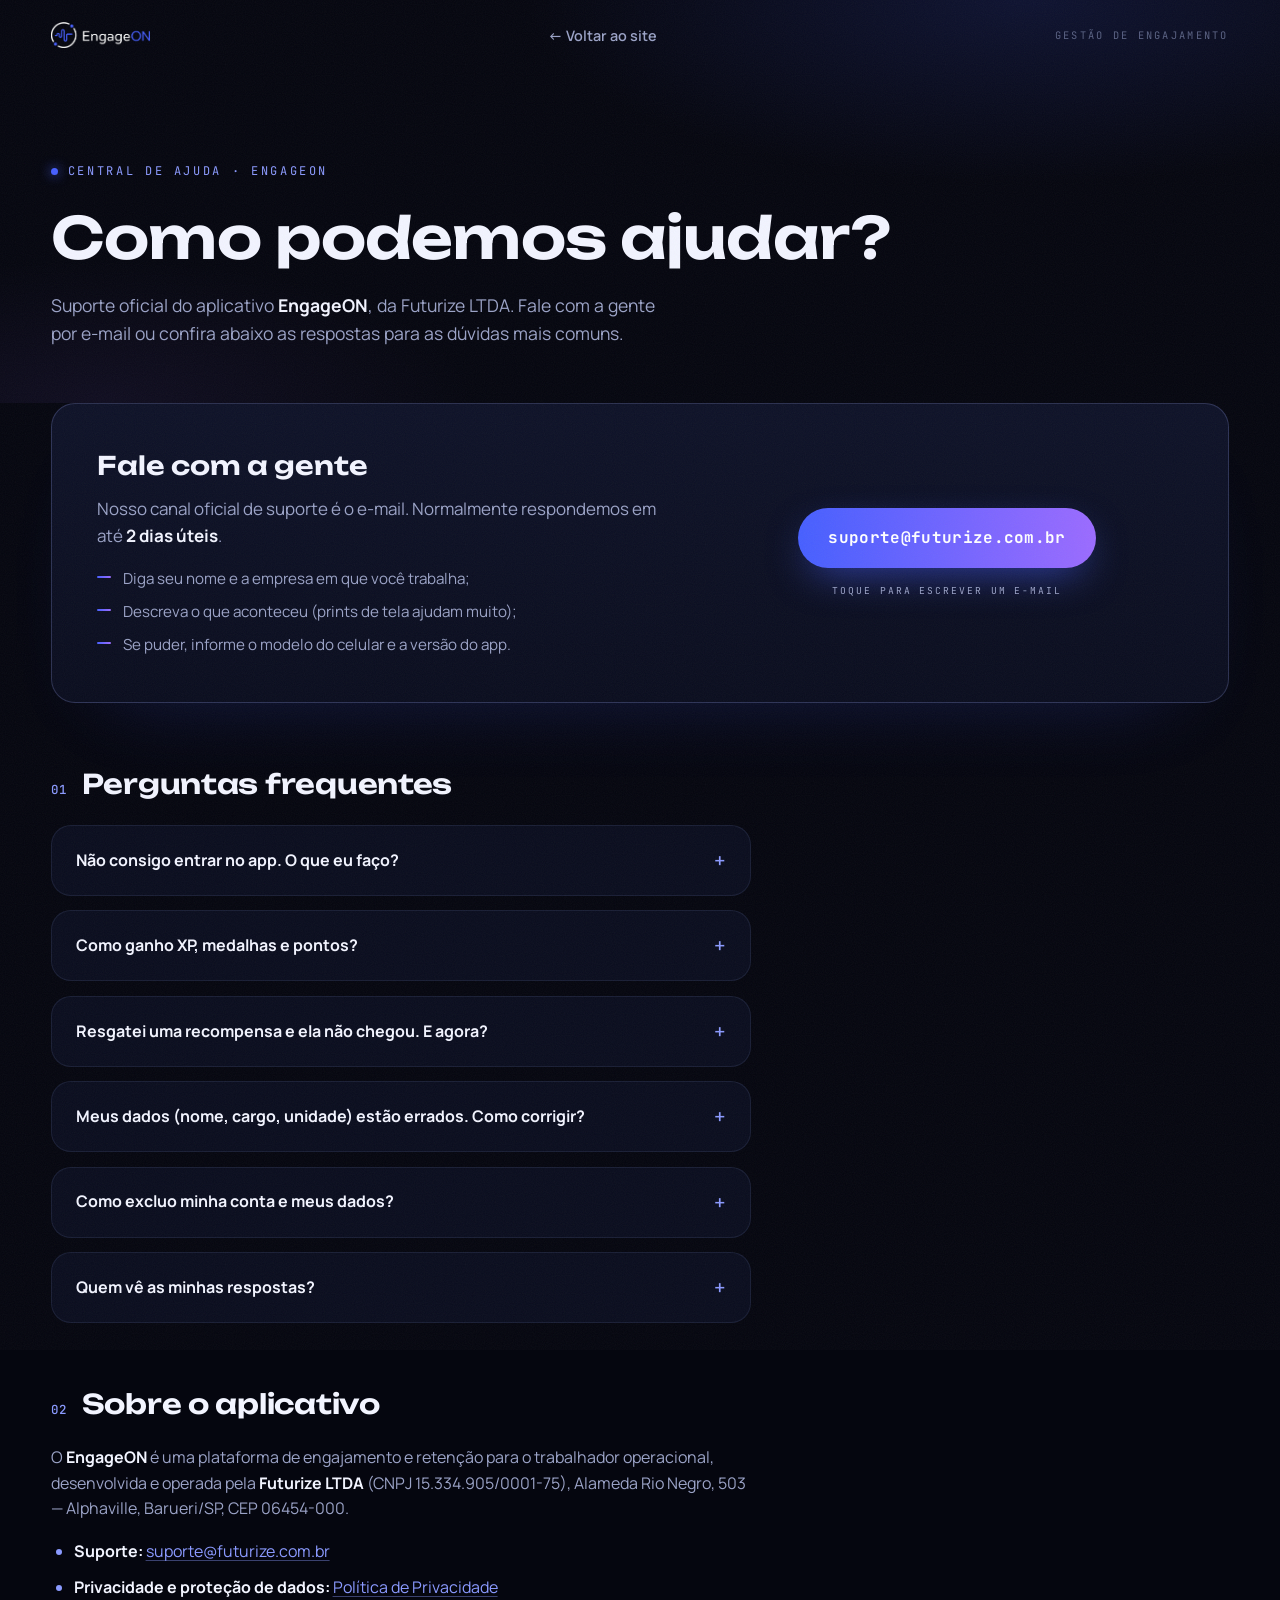
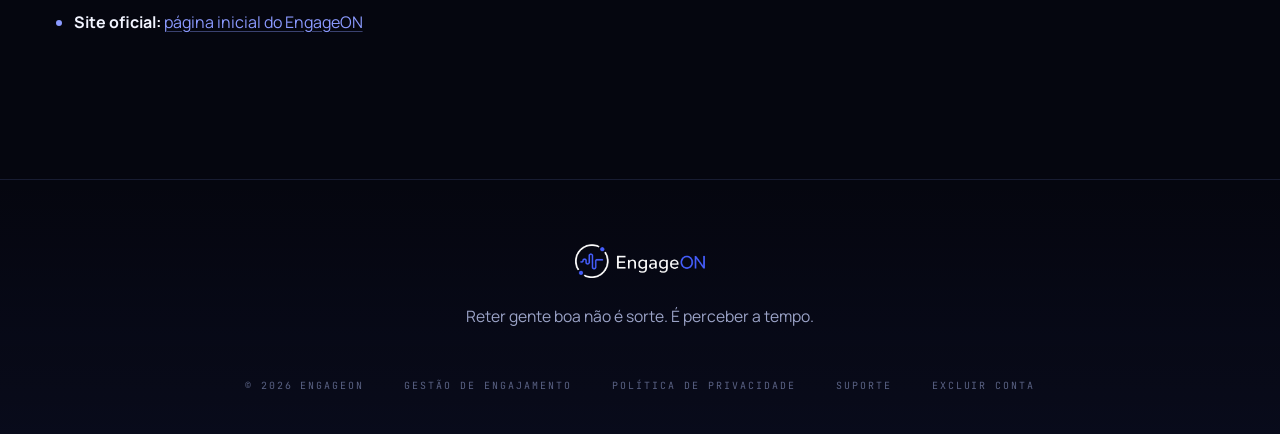
==== commit 8f3d109f: "Adiciona página de solicitação de exclusão de conta em /excluir-conta (Data Safety do Google Play) -" ====
--- a/suporte/index.html
+++ b/suporte/index.html
@@ -100,9 +100,9 @@
             <summary>Como excluo minha conta e meus dados?</summary>
             <p>Você pode pedir a exclusão pelo próprio app (área da conta/configurações), pelo RH da sua
             empresa ou por e-mail para
-            <a href="mailto:privacidade@engageon.com.br">privacidade@engageon.com.br</a>, o nosso canal
-            de privacidade. O passo a passo completo está na nossa
-            <a href="../privacidade.html#exclusao-de-conta">Política de Privacidade — Exclusão de conta e dados</a>.</p>
+            <a href="mailto:suporte@futurize.com.br">suporte@futurize.com.br</a>. O passo a passo completo
+            está na página <a href="../excluir-conta/">Excluir conta e dados</a> e na nossa
+            <a href="../privacidade.html#exclusao-de-conta">Política de Privacidade</a>.</p>
           </details>
 
           <details>
@@ -144,6 +144,7 @@
         <span>GESTÃO DE ENGAJAMENTO</span>
         <a class="footer__privacylink" href="../privacidade.html">Política de Privacidade</a>
         <a class="footer__privacylink" href="./">Suporte</a>
+        <a class="footer__privacylink" href="../excluir-conta/">Excluir conta</a>
       </div>
     </div>
   </footer>
